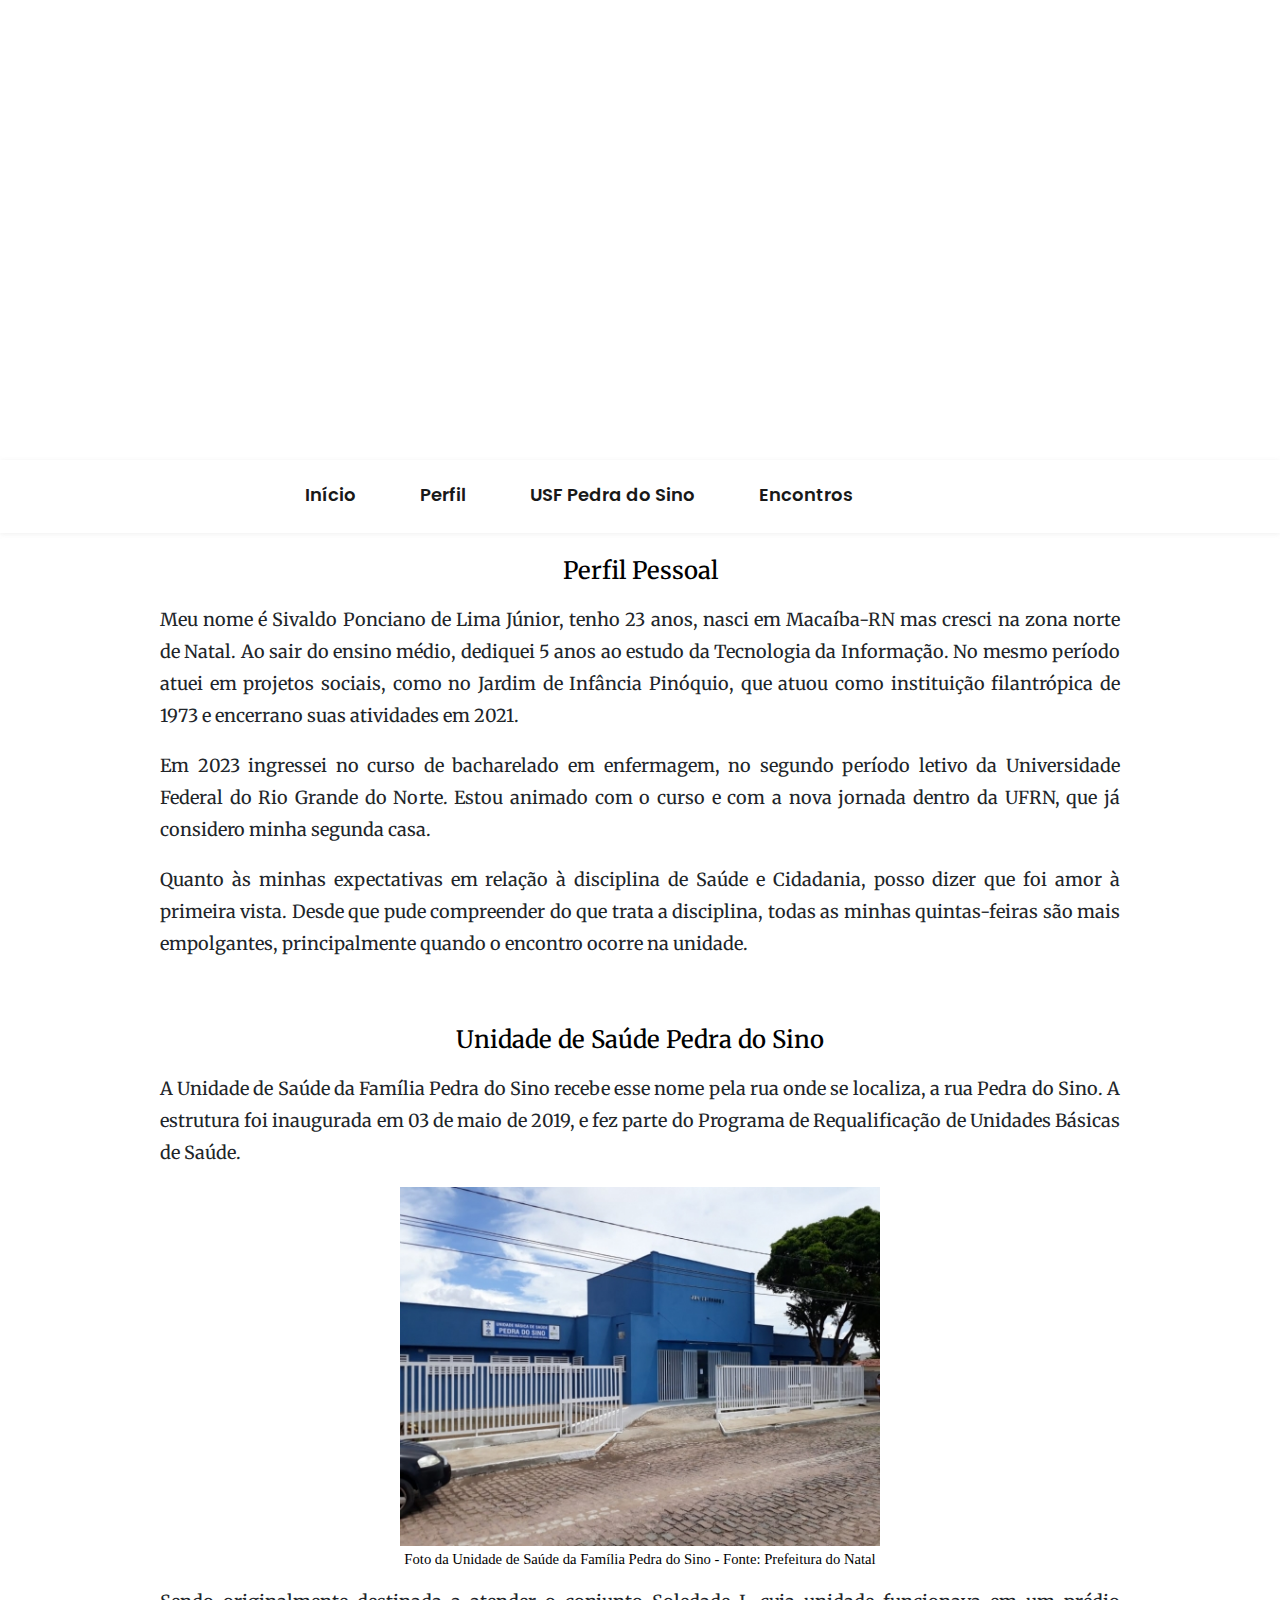
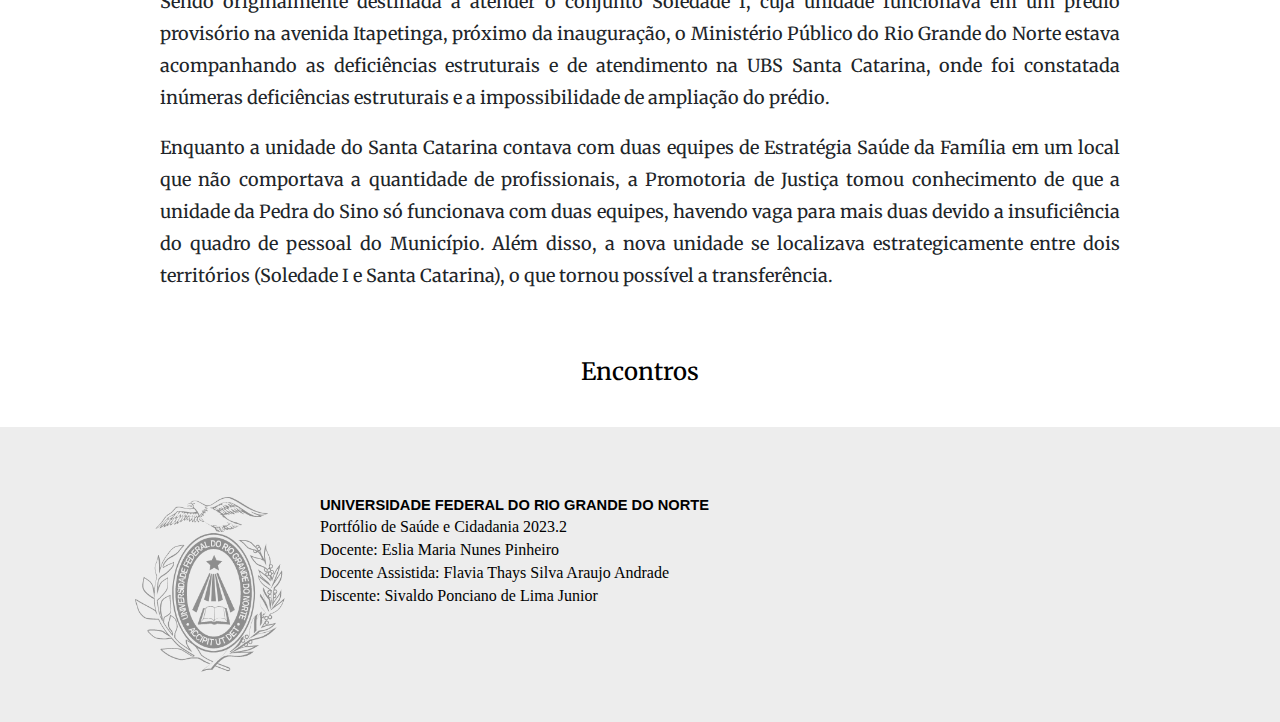
==== index.html @ 9ddf2173 "Add files" ====
<!DOCTYPE html>
<html lang="en">

<head>
    <meta charset="UTF-8">
    <meta name="viewport" content="width=device-width, initial-scale=1.0">
    <title>Portfólio - Saúde e Cidadania</title>
    <link rel="stylesheet" href="./style.css">
    <style>
        body {
            margin: 0;
        }

        .front-page {
            width: 1170px;
            margin-left: auto;
            margin-right: auto;
        }
        .banner {
            background-image: url(img/logo_provisória.png);
            background-position: 50% 11%;
            background-size: contain;
            background-repeat: no-repeat;
        }
    </style>
</head>

<body>
    <div class="banner">
    </div>
    <div class="menu-desktop" id="navbar">
        <div>
            <nav>
                <a href="https://limsiva.github.io/saci/" class="router-link-active router-link-exact-active"
                aria-current="page">Início</a>
                <a href="https://limsiva.github.io/saci/index.html#perfil">Perfil</a>
                <a href="https://limsiva.github.io/saci/index.html#unidade">USF Pedra do Sino</a>
                <a href="#encontros">Encontros</a>
            </nav>
        </div>
    </div>
    <div class="front-page">
        <div class="apresentacao memorial-style" id="perfil">
            <h4>Perfil Pessoal</h4>
            <p>
                Meu nome é Sivaldo Ponciano de Lima Júnior, tenho 23 anos, nasci em Macaíba-RN mas cresci na zona norte
                de Natal. Ao sair do ensino médio, dediquei 5 anos ao estudo da Tecnologia da Informação. No mesmo
                período atuei em projetos sociais, como no Jardim de Infância Pinóquio, que atuou como instituição
                filantrópica de 1973 e encerrano suas atividades em 2021.
            </p>
            <p>
                Em 2023 ingressei no curso de bacharelado em enfermagem, no segundo período letivo da Universidade
                Federal do Rio Grande do Norte. Estou animado com o curso e com a nova jornada dentro da UFRN, que já
                considero minha segunda casa.
            </p>
            <p>
                Quanto às minhas expectativas em relação à disciplina de Saúde e Cidadania, posso dizer que foi amor à
                primeira vista. Desde que pude compreender do que trata a disciplina, todas as minhas quintas-feiras são
                mais empolgantes, principalmente quando o encontro ocorre na unidade.
            </p>
        </div>
        <div class="apresentacao memorial-style">
            <h4>Unidade de Saúde Pedra do Sino</h4>
            <p>
                A Unidade de Saúde da Família Pedra do Sino recebe esse nome pela rua onde se localiza, a rua Pedra do
                Sino. A estrutura foi inaugurada em 03 de maio de 2019, e fez parte do Programa de Requalificação de
                Unidades Básicas de Saúde.
            </p>
            <div id="unidade" class="imagem-centralizada">
                <div class="imagem-bloco">
                    <img src="./img/usf.jpeg">
                    <br>
                    <span>Foto da Unidade de Saúde da Família Pedra do Sino - Fonte: Prefeitura do Natal</span>
                </div>
            </div>
            <p>
                Sendo originalmente destinada a atender o conjunto Soledade I, cuja unidade funcionava em um prédio
                provisório na avenida Itapetinga, próximo da inauguração, o Ministério Público do Rio Grande do Norte
                estava acompanhando as deficiências estruturais e de atendimento na UBS Santa Catarina, onde foi
                constatada inúmeras deficiências estruturais e a impossibilidade de ampliação do prédio.
            </p>
            <p>
                Enquanto a unidade do Santa Catarina contava com duas equipes de Estratégia Saúde da Família em um local
                que não comportava a quantidade de profissionais, a Promotoria de Justiça tomou conhecimento de que a
                unidade da Pedra do Sino só funcionava com duas equipes, havendo vaga para mais duas devido a
                insuficiência do quadro de pessoal do Município. Além disso, a nova unidade se localizava
                estrategicamente entre dois territórios (Soledade I e Santa Catarina), o que tornou possível a
                transferência.
            </p>



        </div>
        
        <div id="encontros" class="indice memorial-style">
            <h4>Encontros</h4>
            <ul id="encontros-list"></ul>
        </div>
    </div>
    <div class="foot">
        <div class="footer">
            <div class="infos">
                <h5 style="font-family: Arial, sans-serif; margin: 20px 0 0; font-size: 11pt;">UNIVERSIDADE FEDERAL DO RIO GRANDE DO NORTE</h5>
                <p>Portfólio de Saúde e Cidadania 2023.2</p>
                <p>Docente: Eslia Maria Nunes Pinheiro</p>
                <p>Docente Assistida: Flavia Thays Silva Araujo Andrade</p>
                <p>Discente: Sivaldo Ponciano de Lima Junior</p>
            </div>
        </div>
    </div>

    <script src="https://limsiva.github.io/saci/script.js"></script>
</body>

</html>
---- style.css ----
@import"https://fonts.googleapis.com/css2?family=Merriweather:wght@300;400;700&display=swap";
@import"https://fonts.googleapis.com/css2?family=Poppins:wght@500;600;700&display=swap";

body {
    margin: 0;
}

.container {
    width: 970px;
    margin-left: auto;
    margin-right: auto;
}

.card {
    font-family: Open Sans, Arial, Helvetica, sans-serif;
    font-size: 18px;
    line-height: 32px;
    font-weight: 400;
    color: #212529;
}

.banner {
    width: 100%;
    height: 370px;
    color: white;
    text-align: center;
    padding: 45px 0;
}

.banner h1 {
    margin-top: 100px;
}

.banner h1,
.banner h3,
.banner h4 {
    text-shadow: 1px 1px 10px black;
    font-family: sans-serif;
}

h1 {
    line-height: 1.5;
}

.loremipsum {
    color: red;
}

.grid-container {
    display: grid;
    grid-template-columns: auto auto;
}

.grid-item {
    margin-bottom: 20px;
}

.imagem-bloco img {
    width: 480px;
}

.imagem-bloco span {
    font-family: Times New Roman, Times, serif;
    font-size: 11pt;
    line-height: 1;
}

.citacao-longa {
    width: 15cm;
    font-family: Times New Roman, Times, serif;
    font-size: 11pt;
    text-align: justify;
    margin-left: 403px;
}

.imagem-centralizada {
    text-align: center;
    width: 100%;
}

.menu-desktop {
    background-color: #fff;
    box-shadow: 0 1px 5px #adadad2e;
    z-index: 5;
    padding: 21px 275px 25px;
    top: 0;
}

.menu-desktop a {
    color: #191919;
    text-decoration: none;
    font-weight: 600;
    font-size: 18px;
    margin: auto 30px;
    transition: color .3s;
    font-family: Poppins;
}

.memorial-style {
    width: 960px;
    margin: 0 auto;
    padding: 24px 0;
}

.indice a {
    text-decoration: none;
    font-size: 18px;
    line-height: 30px;
    font-family: Merriweather,serif;
}

.indice li {
    display: block;
}

a:hover {
    color: #0a58ca;
    text-decoration: underline;
}

a {
    color: #0d6efd;
}

.memorial-style h4 {
    text-align: center;
    margin-bottom: 30px;
}

.memorial-style  h4 {
    font-family: Merriweather;
}

.memorial-style h4 {
    margin-top: 0;
    margin-bottom: 0.5rem;
    font-weight: 500;
    line-height: 1.2;
}

.memorial-style h4 {
    font-size: 1.5rem;
}

.memorial-style p {
    font-family: Merriweather,Times New Roman,Times,serif;
    font-size: 18px;
    line-height: 32px;
    font-weight: 400;
    color: #212529;
    text-align: justify;
}

.footer {
    background: url(./img/brasao-rodape.png) no-repeat left;
    background-size: contain;
    width: 980px;
    padding-right: 15px;
    padding-left: 15px;
    margin-right: auto;
    margin-left: auto;
    min-height: 175px;
}

.footer .infos {
    padding-bottom: 0;
    border-width: 0 2px 0 0;
    padding-right: 15px;
    margin-left: 170px;
}

.footer p {
    margin: 5px 0;
}

.foot {
    width: 100%;
    background-color: #ededed;
    padding: 50px 0;
}

.antprox {
    display: inline-flex;
    width: 100%;
}

.antprox .anterior, .antprox .proximo {
    width: 50%;
    font-family: Merriweather,Times New Roman,Times,serif;;
}

.antprox .proximo {
    text-align: right;
}

.font-11pt {
    font-size: 11pt;
}
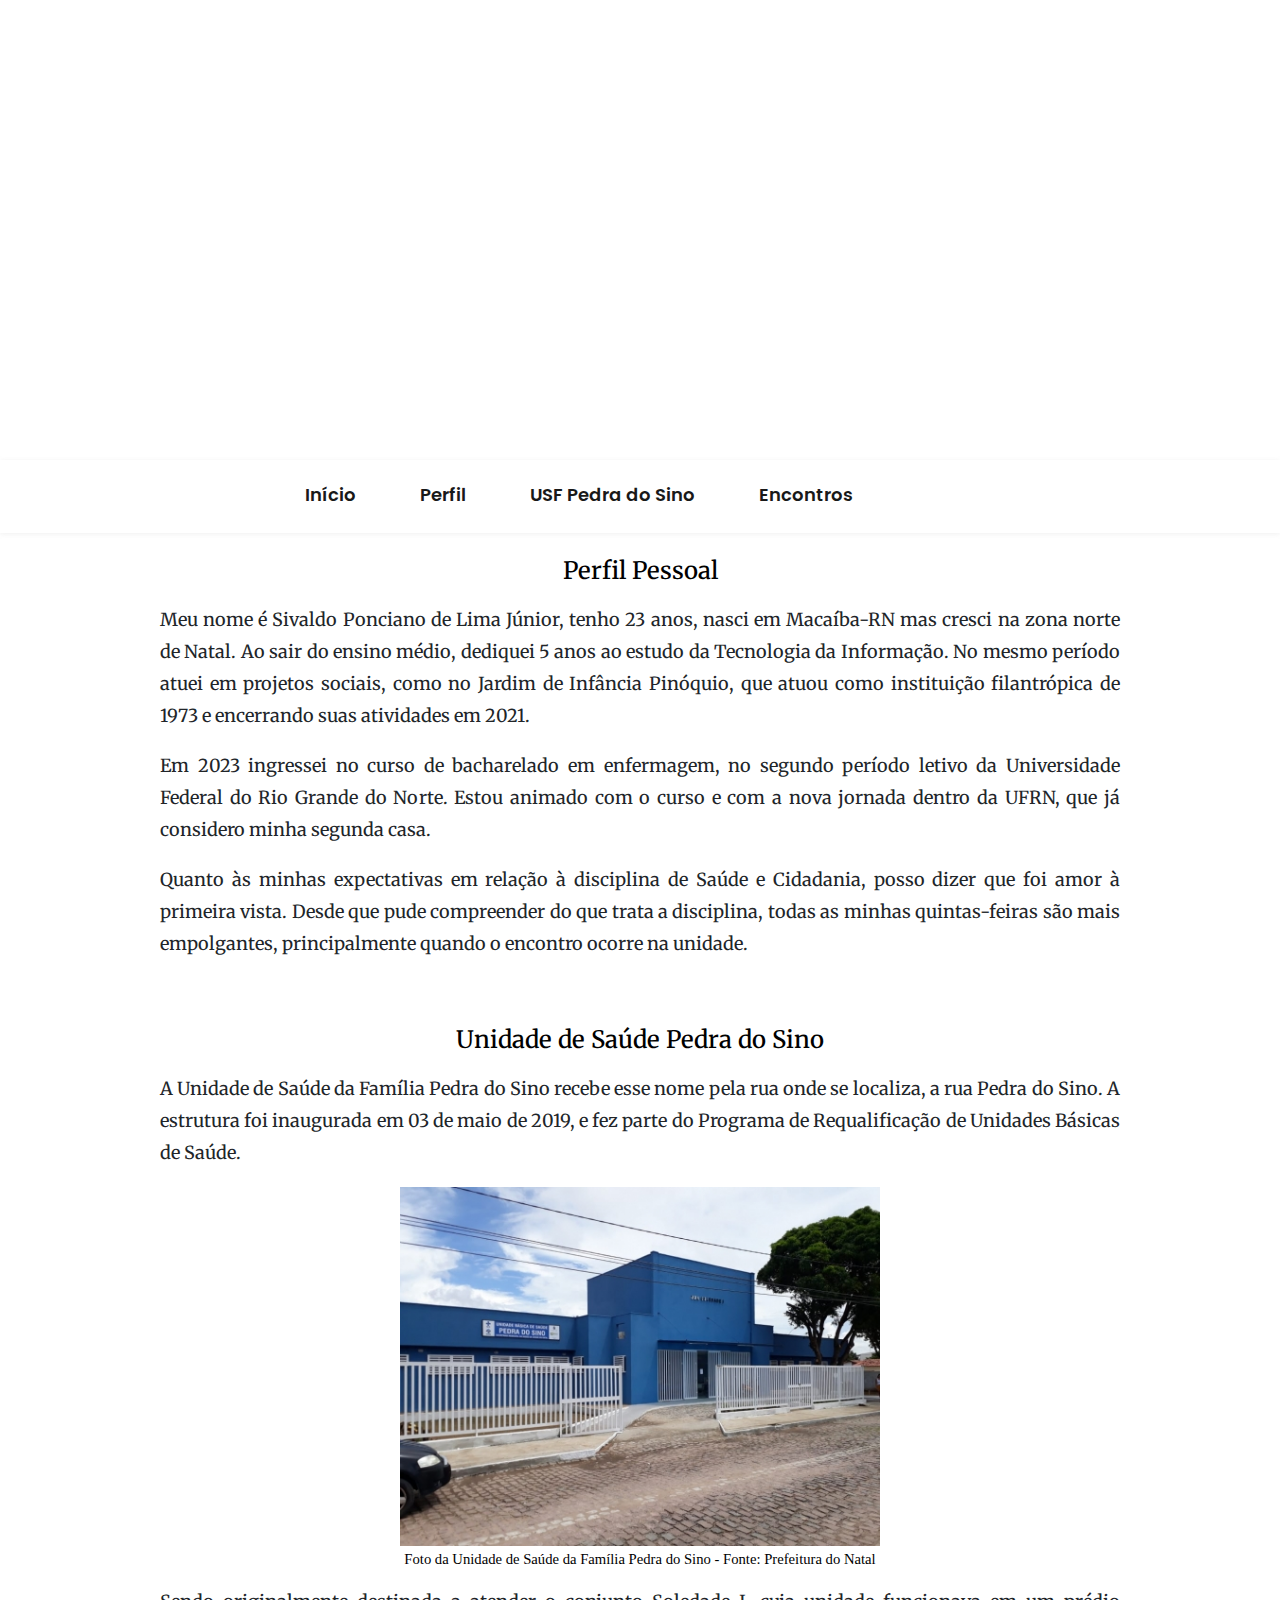
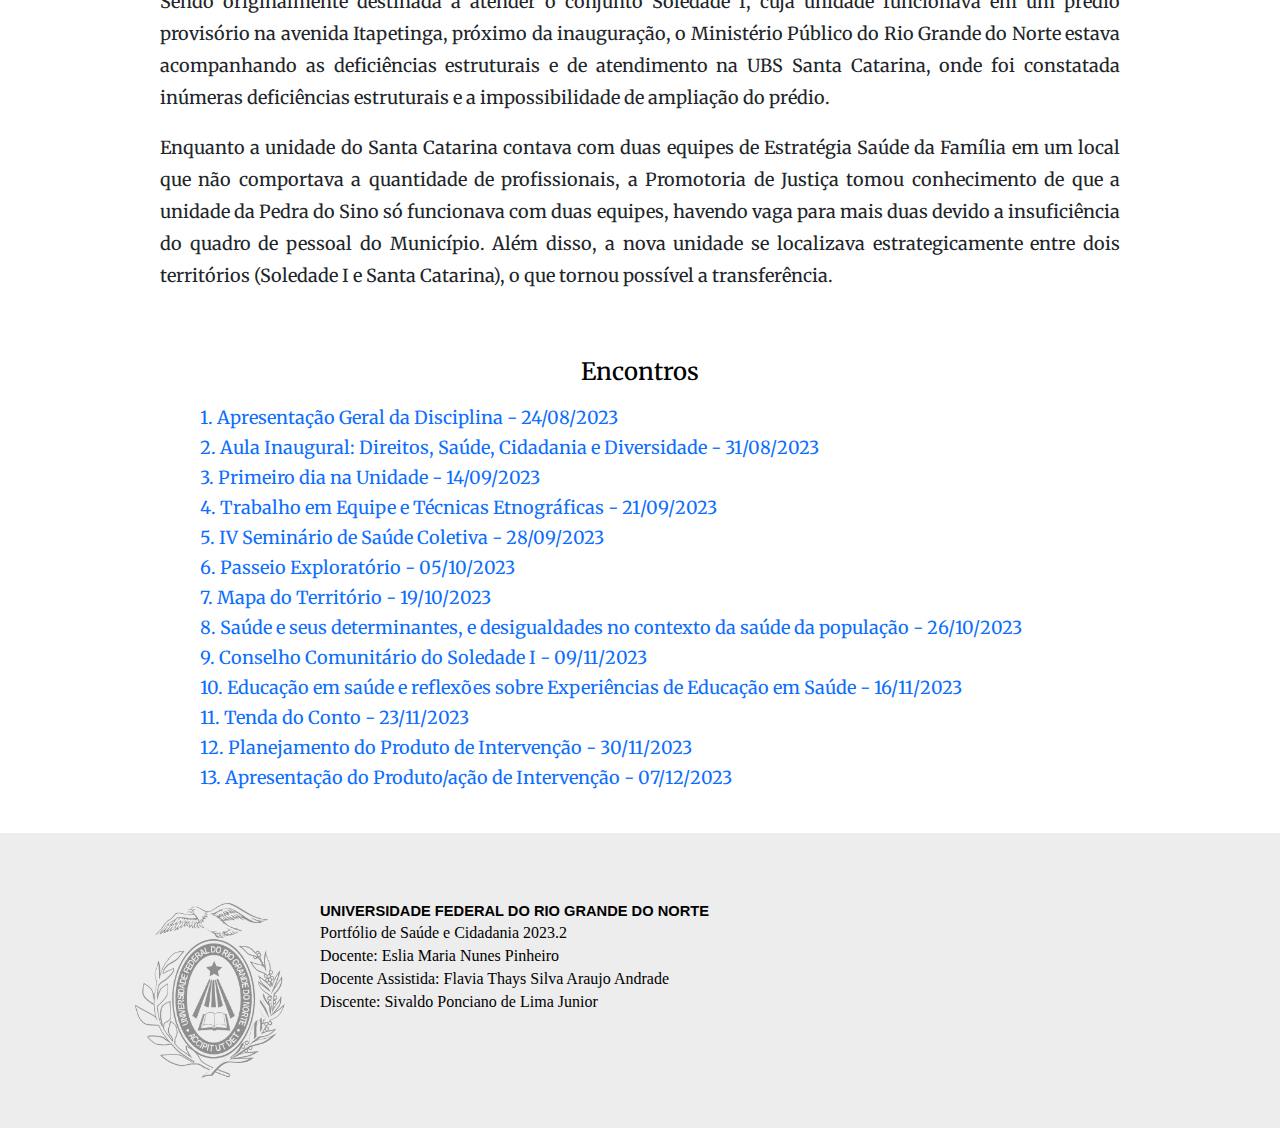
==== commit 25ecbb57: "Update index.html" ====
--- a/index.html
+++ b/index.html
@@ -46,7 +46,7 @@
                 Meu nome é Sivaldo Ponciano de Lima Júnior, tenho 23 anos, nasci em Macaíba-RN mas cresci na zona norte
                 de Natal. Ao sair do ensino médio, dediquei 5 anos ao estudo da Tecnologia da Informação. No mesmo
                 período atuei em projetos sociais, como no Jardim de Infância Pinóquio, que atuou como instituição
-                filantrópica de 1973 e encerrano suas atividades em 2021.
+                filantrópica de 1973 e encerrando suas atividades em 2021.
             </p>
             <p>
                 Em 2023 ingressei no curso de bacharelado em enfermagem, no segundo período letivo da Universidade
@@ -109,7 +109,7 @@
         </div>
     </div>
 
-    <script src="https://limsiva.github.io/saci/script.js"></script>
+    <script src="https://limsiva.github.io/poti/script.js"></script>
 </body>
 
 </html>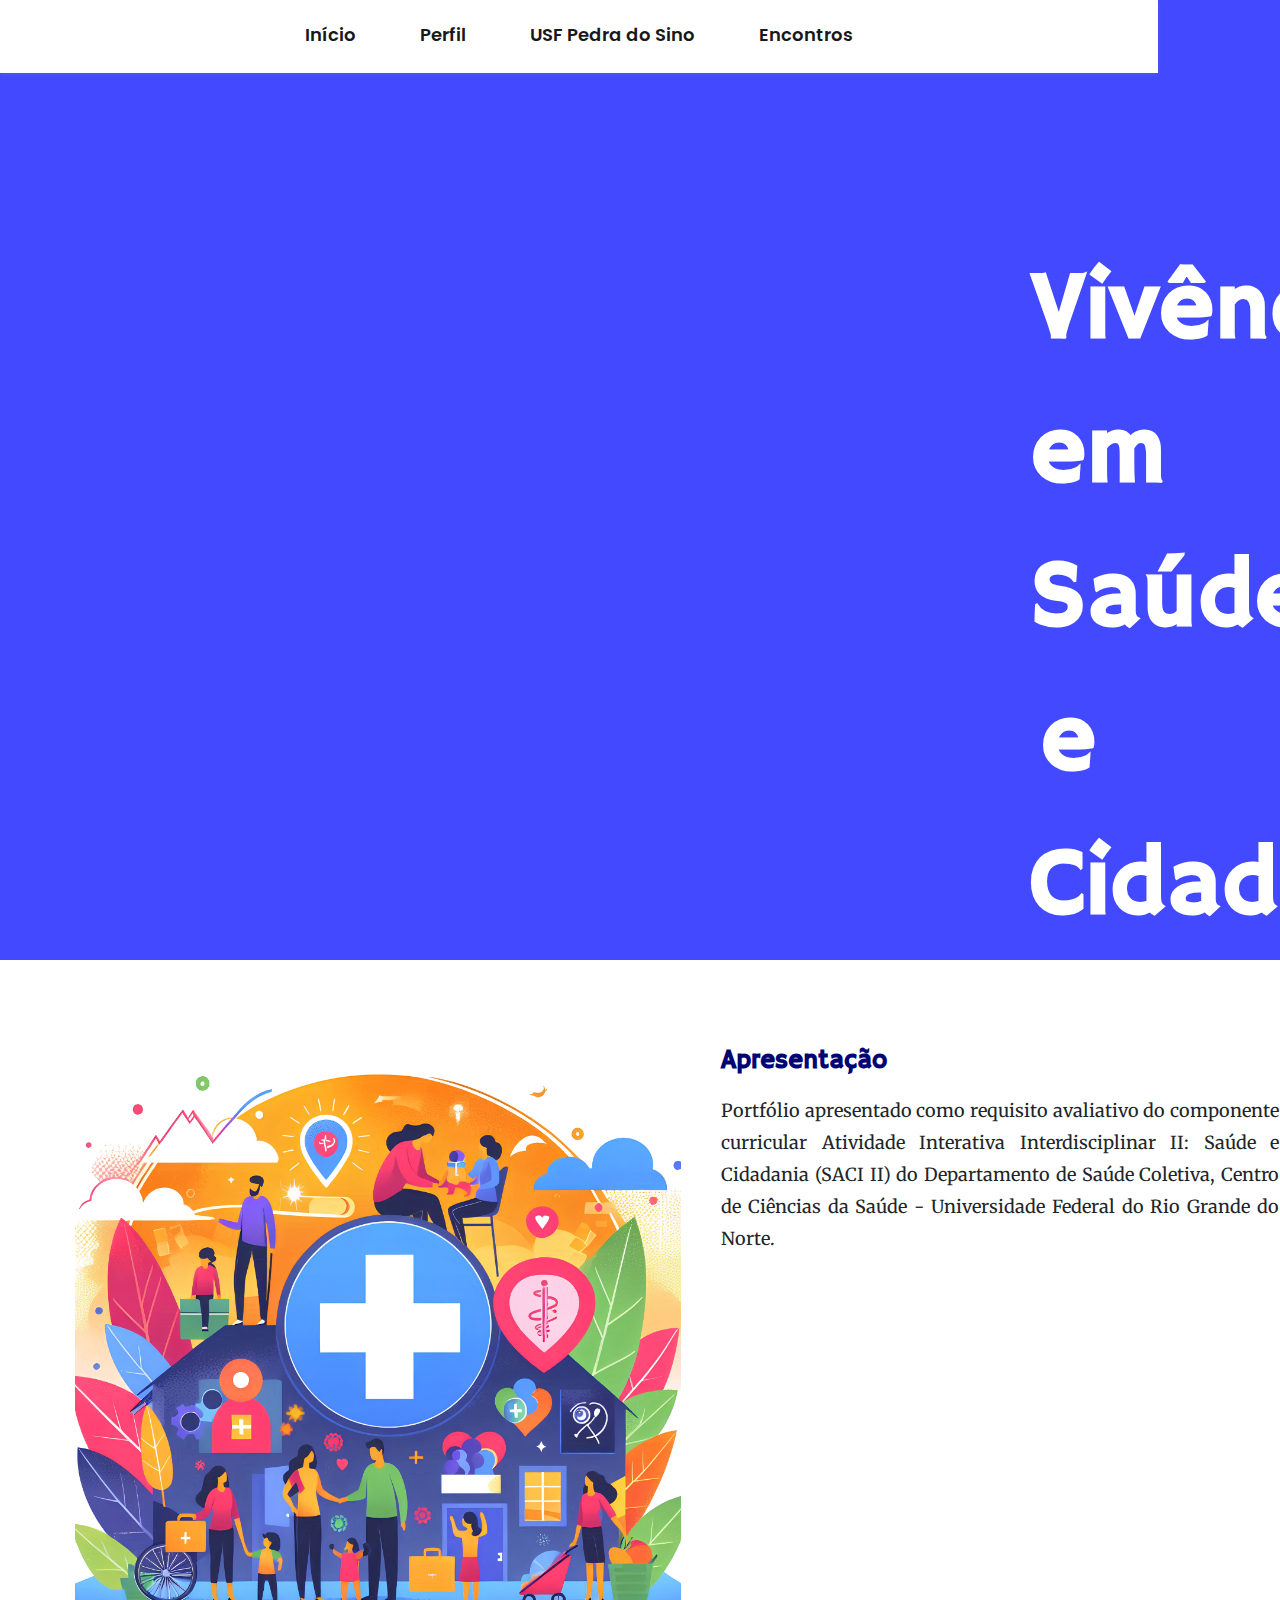
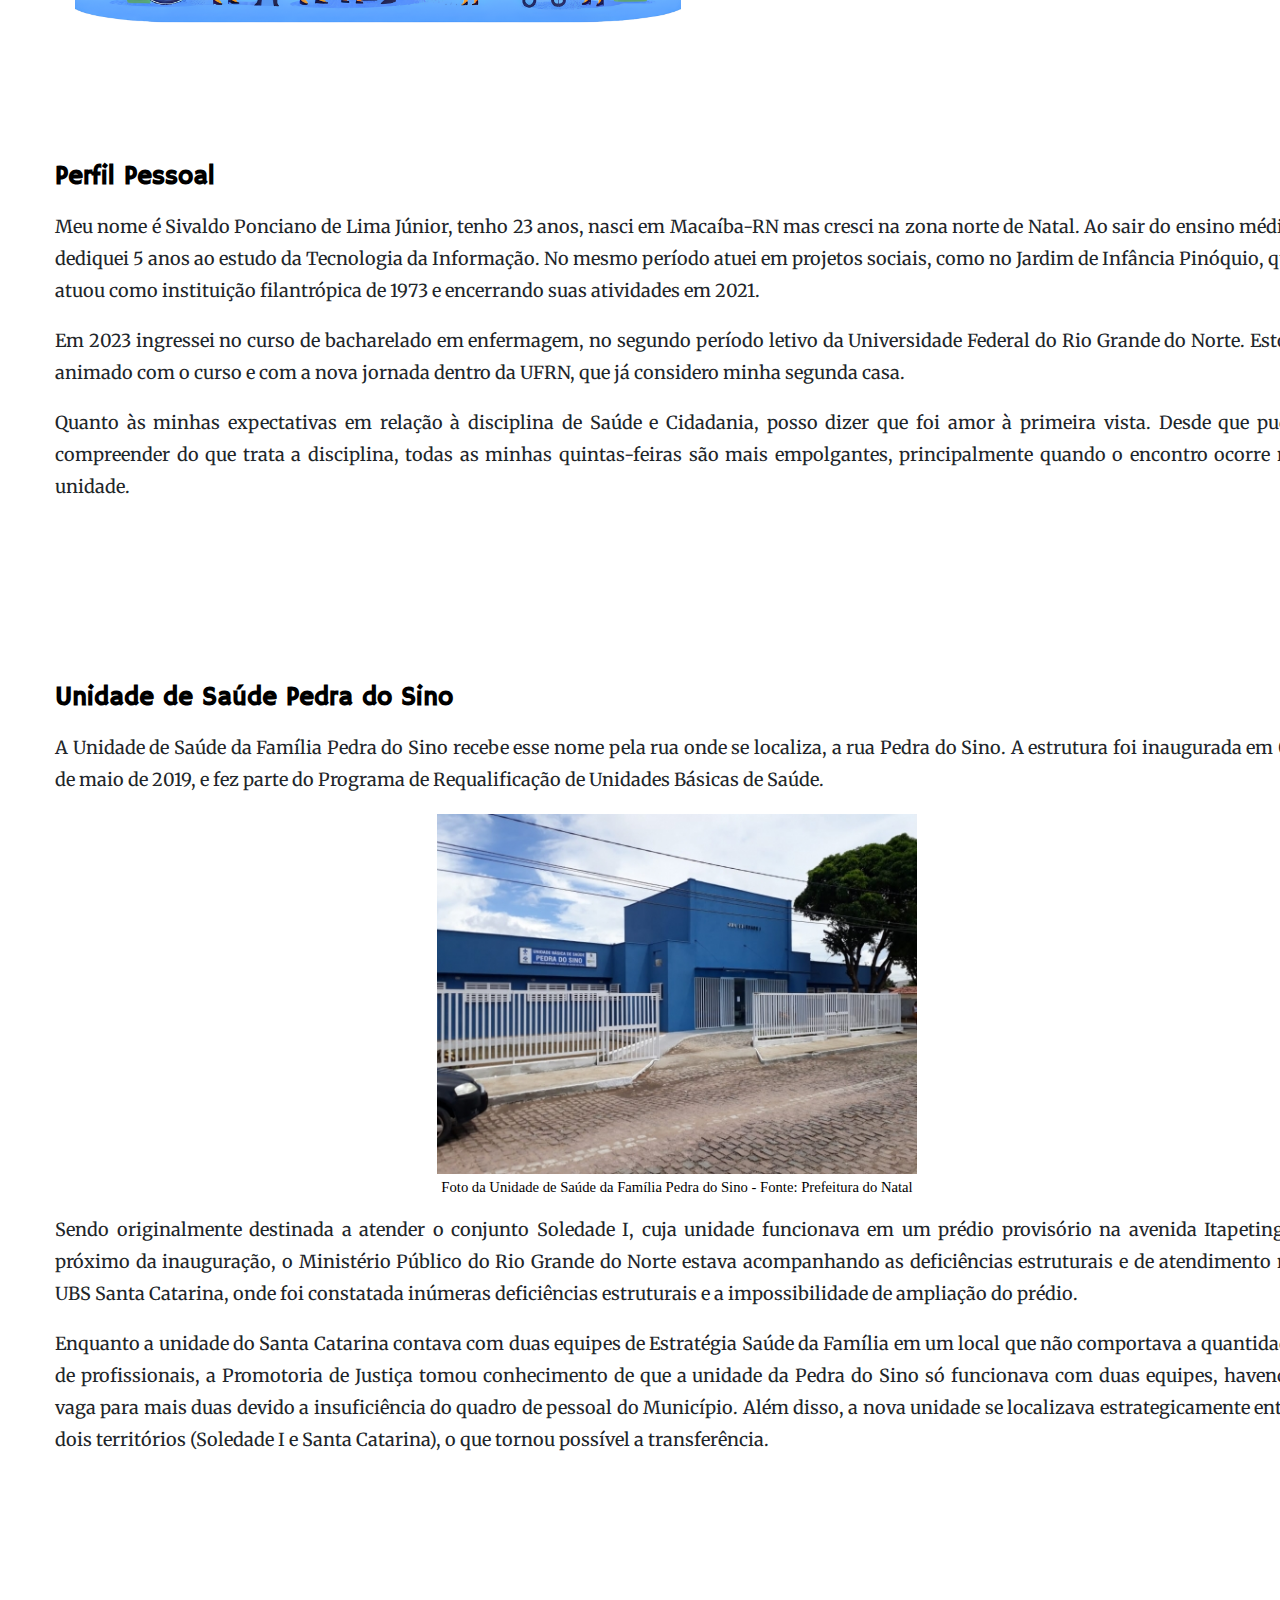
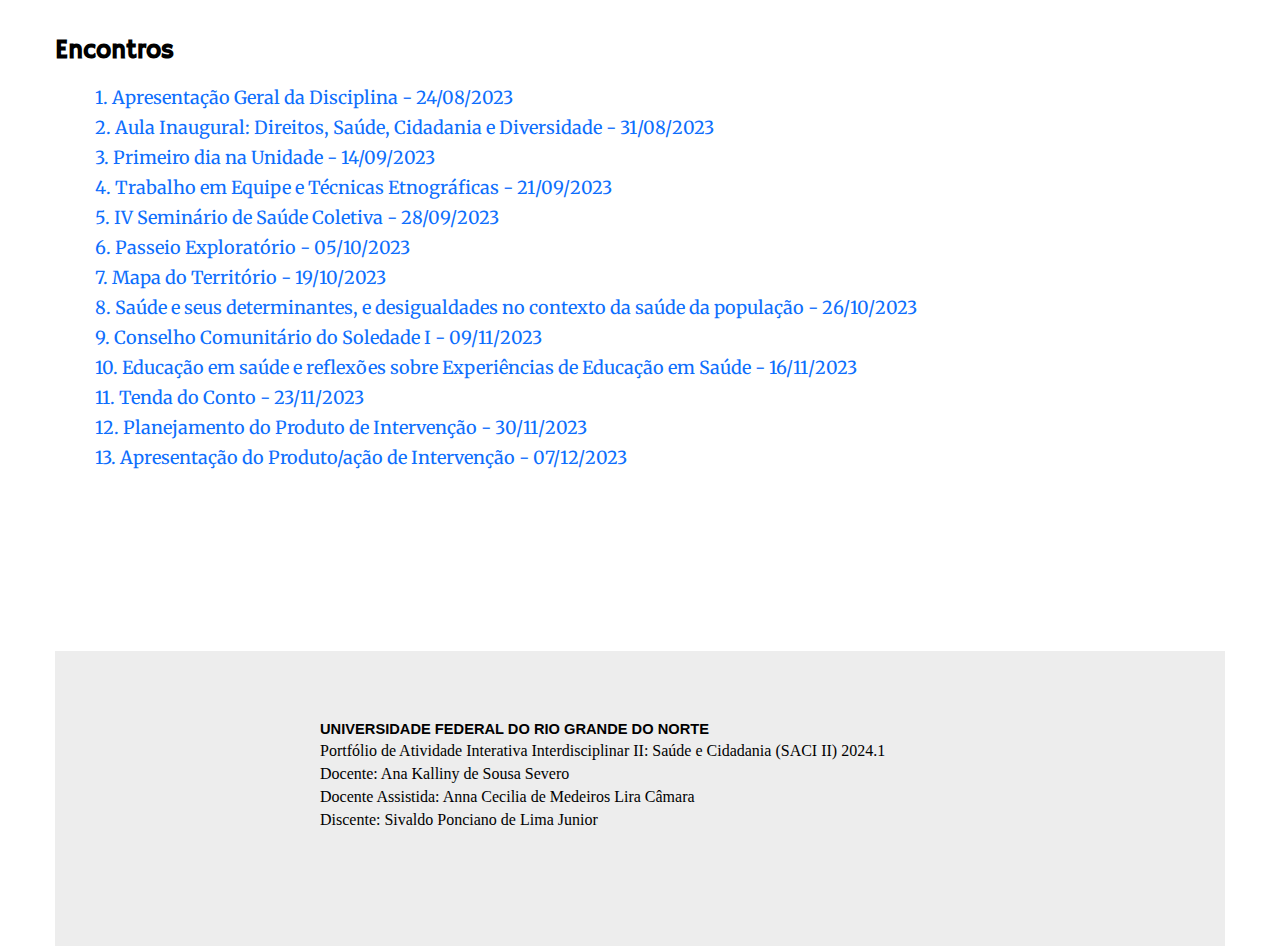
==== commit 5cf977b0: "Update poti" ====
--- a/index.html
+++ b/index.html
@@ -16,23 +16,41 @@
             margin-left: auto;
             margin-right: auto;
         }
-        .banner {
-            background-image: url(img/logo_provisória.png);
-            background-position: 50% 11%;
-            background-size: contain;
-            background-repeat: no-repeat;
+
+        .front-banner {
+            background-color: #4249FF;
+            width: 100%;
+            height: 870px;
+            color: white;
+            text-align: center;
+            padding: 45px 0;
+        }
+
+        .front-banner h1 {
+            font-family: "Hammersmith One", sans-serif;
+            font-size: 96px;
+        }
+
+        .front-banner h6 {
+            font-family: "Hammersmith One", sans-serif;
+            font-size: 26px;
         }
     </style>
 </head>
 
 <body>
-    <div class="banner">
+    <div class="front-banner">
+        <div style="margin: 194px 175px 0 1030px;">
+            <h1>Vivências em Saúde e Cidadania</h1>
+            <h6>Unidade de Saúde da Família Pedra do Sino</h6>
+        </div>
+
     </div>
     <div class="menu-desktop" id="navbar">
         <div>
             <nav>
                 <a href="https://limsiva.github.io/saci/" class="router-link-active router-link-exact-active"
-                aria-current="page">Início</a>
+                    aria-current="page">Início</a>
                 <a href="https://limsiva.github.io/saci/index.html#perfil">Perfil</a>
                 <a href="https://limsiva.github.io/saci/index.html#unidade">USF Pedra do Sino</a>
                 <a href="#encontros">Encontros</a>
@@ -41,75 +59,97 @@
     </div>
     <div class="front-page">
         <div class="apresentacao memorial-style" id="perfil">
-            <h4>Perfil Pessoal</h4>
-            <p>
-                Meu nome é Sivaldo Ponciano de Lima Júnior, tenho 23 anos, nasci em Macaíba-RN mas cresci na zona norte
-                de Natal. Ao sair do ensino médio, dediquei 5 anos ao estudo da Tecnologia da Informação. No mesmo
-                período atuei em projetos sociais, como no Jardim de Infância Pinóquio, que atuou como instituição
-                filantrópica de 1973 e encerrando suas atividades em 2021.
-            </p>
-            <p>
-                Em 2023 ingressei no curso de bacharelado em enfermagem, no segundo período letivo da Universidade
-                Federal do Rio Grande do Norte. Estou animado com o curso e com a nova jornada dentro da UFRN, que já
-                considero minha segunda casa.
-            </p>
-            <p>
-                Quanto às minhas expectativas em relação à disciplina de Saúde e Cidadania, posso dizer que foi amor à
-                primeira vista. Desde que pude compreender do que trata a disciplina, todas as minhas quintas-feiras são
-                mais empolgantes, principalmente quando o encontro ocorre na unidade.
-            </p>
-        </div>
-        <div class="apresentacao memorial-style">
-            <h4>Unidade de Saúde Pedra do Sino</h4>
-            <p>
-                A Unidade de Saúde da Família Pedra do Sino recebe esse nome pela rua onde se localiza, a rua Pedra do
-                Sino. A estrutura foi inaugurada em 03 de maio de 2019, e fez parte do Programa de Requalificação de
-                Unidades Básicas de Saúde.
-            </p>
-            <div id="unidade" class="imagem-centralizada">
-                <div class="imagem-bloco">
-                    <img src="./img/usf.jpeg">
-                    <br>
-                    <span>Foto da Unidade de Saúde da Família Pedra do Sino - Fonte: Prefeitura do Natal</span>
+            <div class="grid-container">
+                <div class="grid-item">
+                    <img src="./img/_b573e8cf-275d-47e8-be8c-dc414b2f005b (1).png" alt="" width="606">
+                </div>
+                <div class="grid-item">
+                    <h4 style="color: #000573">Apresentação</h4>
+                    <p>
+                        Portfólio apresentado como requisito avaliativo do componente curricular Atividade Interativa
+                        Interdisciplinar II: Saúde e Cidadania (SACI II) do Departamento de Saúde Coletiva, Centro de
+                        Ciências da Saúde - Universidade Federal do Rio Grande do Norte.
+                    </p>
                 </div>
             </div>
-            <p>
-                Sendo originalmente destinada a atender o conjunto Soledade I, cuja unidade funcionava em um prédio
-                provisório na avenida Itapetinga, próximo da inauguração, o Ministério Público do Rio Grande do Norte
-                estava acompanhando as deficiências estruturais e de atendimento na UBS Santa Catarina, onde foi
-                constatada inúmeras deficiências estruturais e a impossibilidade de ampliação do prédio.
-            </p>
-            <p>
-                Enquanto a unidade do Santa Catarina contava com duas equipes de Estratégia Saúde da Família em um local
-                que não comportava a quantidade de profissionais, a Promotoria de Justiça tomou conhecimento de que a
-                unidade da Pedra do Sino só funcionava com duas equipes, havendo vaga para mais duas devido a
-                insuficiência do quadro de pessoal do Município. Além disso, a nova unidade se localizava
-                estrategicamente entre dois territórios (Soledade I e Santa Catarina), o que tornou possível a
-                transferência.
-            </p>
+            <div class="apresentacao memorial-style" id="perfil">
+                <h4>Perfil Pessoal</h4>
+                <p>
+                    Meu nome é Sivaldo Ponciano de Lima Júnior, tenho 23 anos, nasci em Macaíba-RN mas cresci na zona
+                    norte
+                    de Natal. Ao sair do ensino médio, dediquei 5 anos ao estudo da Tecnologia da Informação. No mesmo
+                    período atuei em projetos sociais, como no Jardim de Infância Pinóquio, que atuou como instituição
+                    filantrópica de 1973 e encerrando suas atividades em 2021.
+                </p>
+                <p>
+                    Em 2023 ingressei no curso de bacharelado em enfermagem, no segundo período letivo da Universidade
+                    Federal do Rio Grande do Norte. Estou animado com o curso e com a nova jornada dentro da UFRN, que
+                    já
+                    considero minha segunda casa.
+                </p>
+                <p>
+                    Quanto às minhas expectativas em relação à disciplina de Saúde e Cidadania, posso dizer que foi amor
+                    à
+                    primeira vista. Desde que pude compreender do que trata a disciplina, todas as minhas quintas-feiras
+                    são
+                    mais empolgantes, principalmente quando o encontro ocorre na unidade.
+                </p>
+            </div>
+            <div class="apresentacao memorial-style">
+                <h4>Unidade de Saúde Pedra do Sino</h4>
+                <p>
+                    A Unidade de Saúde da Família Pedra do Sino recebe esse nome pela rua onde se localiza, a rua Pedra
+                    do
+                    Sino. A estrutura foi inaugurada em 03 de maio de 2019, e fez parte do Programa de Requalificação de
+                    Unidades Básicas de Saúde.
+                </p>
+                <div id="unidade" class="imagem-centralizada">
+                    <div class="imagem-bloco">
+                        <img src="./img/usf.jpeg">
+                        <br>
+                        <span>Foto da Unidade de Saúde da Família Pedra do Sino - Fonte: Prefeitura do Natal</span>
+                    </div>
+                </div>
+                <p>
+                    Sendo originalmente destinada a atender o conjunto Soledade I, cuja unidade funcionava em um prédio
+                    provisório na avenida Itapetinga, próximo da inauguração, o Ministério Público do Rio Grande do
+                    Norte
+                    estava acompanhando as deficiências estruturais e de atendimento na UBS Santa Catarina, onde foi
+                    constatada inúmeras deficiências estruturais e a impossibilidade de ampliação do prédio.
+                </p>
+                <p>
+                    Enquanto a unidade do Santa Catarina contava com duas equipes de Estratégia Saúde da Família em um
+                    local
+                    que não comportava a quantidade de profissionais, a Promotoria de Justiça tomou conhecimento de que
+                    a
+                    unidade da Pedra do Sino só funcionava com duas equipes, havendo vaga para mais duas devido a
+                    insuficiência do quadro de pessoal do Município. Além disso, a nova unidade se localizava
+                    estrategicamente entre dois territórios (Soledade I e Santa Catarina), o que tornou possível a
+                    transferência.
+                </p>
 
 
 
-        </div>
-        
-        <div id="encontros" class="indice memorial-style">
-            <h4>Encontros</h4>
-            <ul id="encontros-list"></ul>
-        </div>
-    </div>
-    <div class="foot">
-        <div class="footer">
-            <div class="infos">
-                <h5 style="font-family: Arial, sans-serif; margin: 20px 0 0; font-size: 11pt;">UNIVERSIDADE FEDERAL DO RIO GRANDE DO NORTE</h5>
-                <p>Portfólio de Saúde e Cidadania 2023.2</p>
-                <p>Docente: Eslia Maria Nunes Pinheiro</p>
-                <p>Docente Assistida: Flavia Thays Silva Araujo Andrade</p>
-                <p>Discente: Sivaldo Ponciano de Lima Junior</p>
+            </div>
+
+            <div id="encontros" class="indice memorial-style">
+                <h4>Encontros</h4>
+                <ul id="encontros-list"></ul>
             </div>
         </div>
-    </div>
+        <div class="foot">
+            <div class="footer">
+                <div class="infos" id="foot-data">
+                </div>
+            </div>
+        </div>
 
-    <script src="https://limsiva.github.io/poti/script.js"></script>
+        <script src="https://limsiva.github.io/poti/script.js"></script>
+        <script>
+            setTimeout(() => {
+                //location.reload()
+            }, 10000);
+        </script>
 </body>
 
 </html>--- a/style.css
+++ b/style.css
@@ -1,5 +1,6 @@
 @import"https://fonts.googleapis.com/css2?family=Merriweather:wght@300;400;700&display=swap";
 @import"https://fonts.googleapis.com/css2?family=Poppins:wght@500;600;700&display=swap";
+@import url('https://fonts.googleapis.com/css2?family=Hammersmith+One&display=swap');
 
 body {
     margin: 0;
@@ -84,6 +85,7 @@
     z-index: 5;
     padding: 21px 275px 25px;
     top: 0;
+    position: absolute;
 }
 
 .menu-desktop a {
@@ -97,9 +99,9 @@
 }
 
 .memorial-style {
-    width: 960px;
+    width: 1244px;
     margin: 0 auto;
-    padding: 24px 0;
+    padding: 81px 0;
 }
 
 .indice a {
@@ -123,23 +125,16 @@
 }
 
 .memorial-style h4 {
-    text-align: center;
+    text-align: left;
     margin-bottom: 30px;
-}
-
-.memorial-style  h4 {
-    font-family: Merriweather;
 }
 
 .memorial-style h4 {
     margin-top: 0;
     margin-bottom: 0.5rem;
-    font-weight: 500;
     line-height: 1.2;
-}
-
-.memorial-style h4 {
-    font-size: 1.5rem;
+    font-family: "Hammersmith One", sans-serif;
+    font-size: 26px;
 }
 
 .memorial-style p {
@@ -195,4 +190,13 @@
 
 .font-11pt {
     font-size: 11pt;
-}+}
+
+.grid-container {
+    display: grid;
+    grid-template-columns: auto auto auto;
+  }
+  .grid-item {
+    padding: 5px 20px;
+    text-align: center;
+  }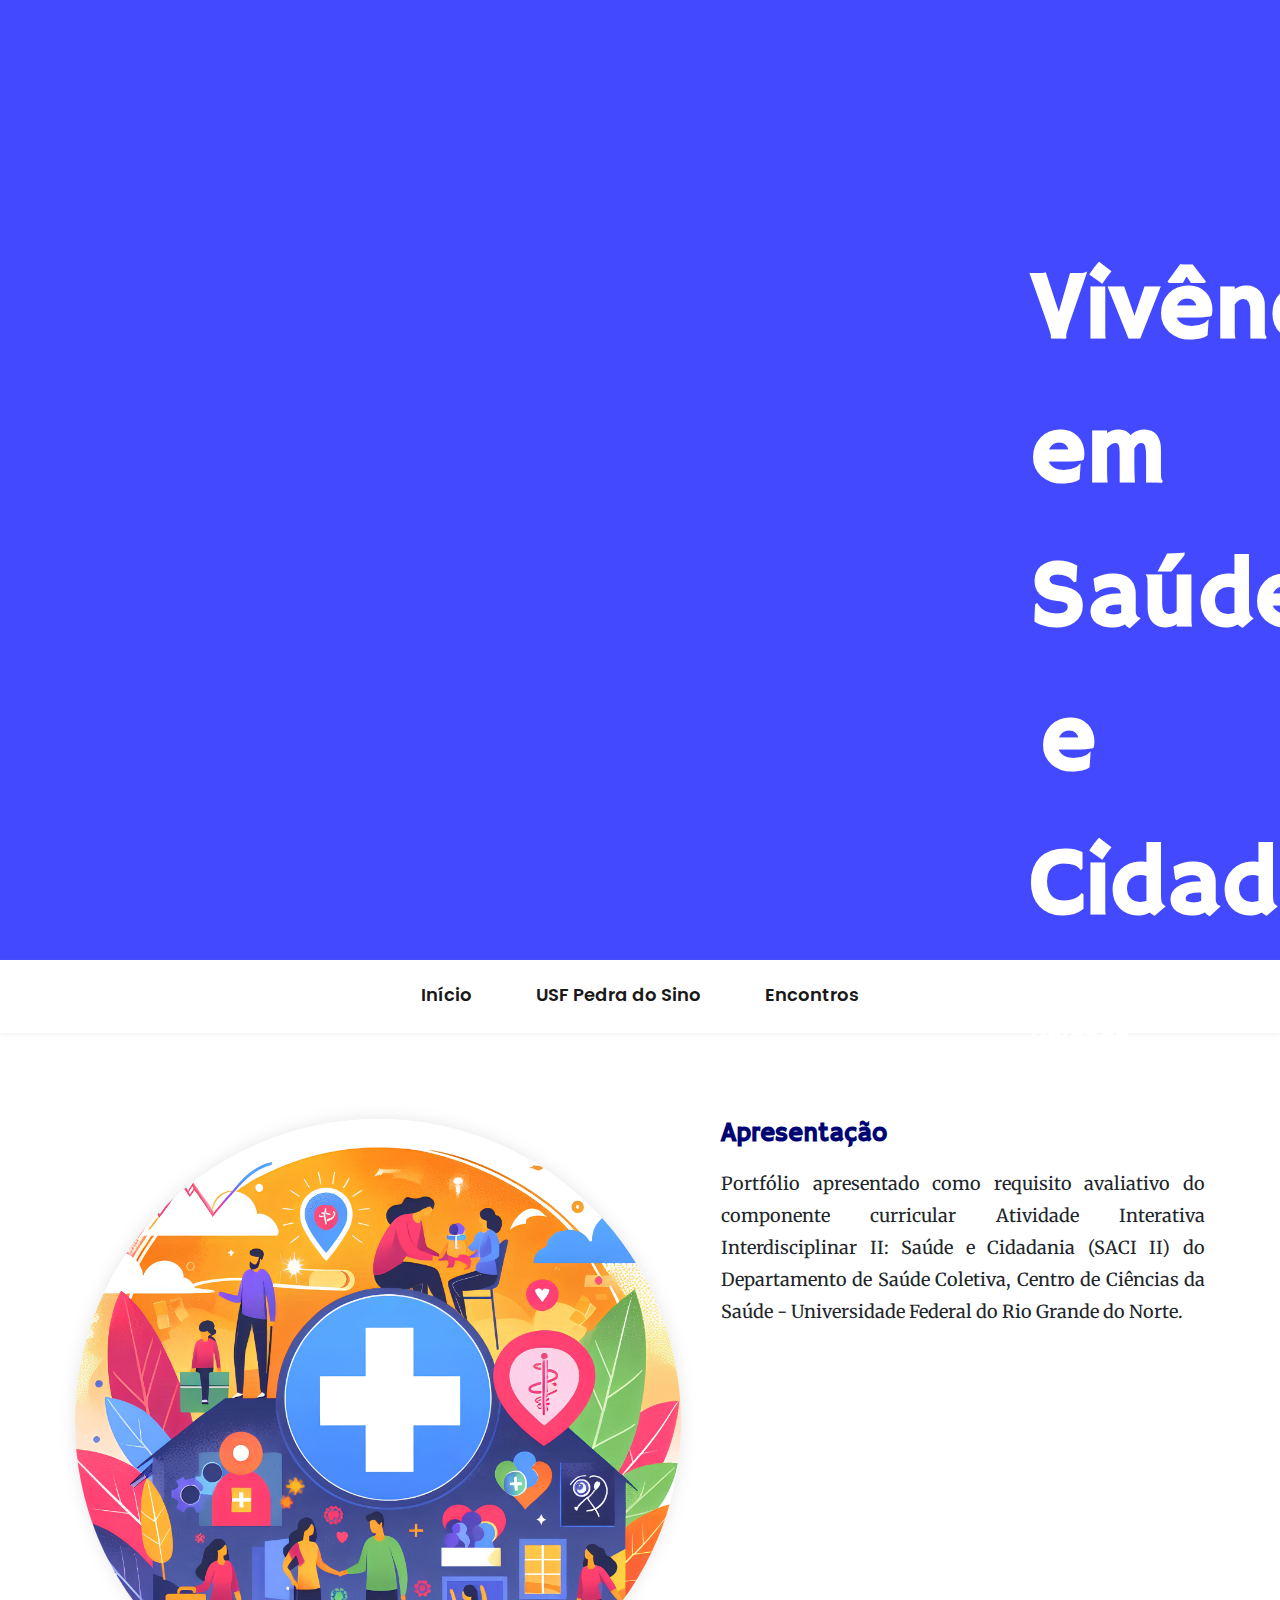
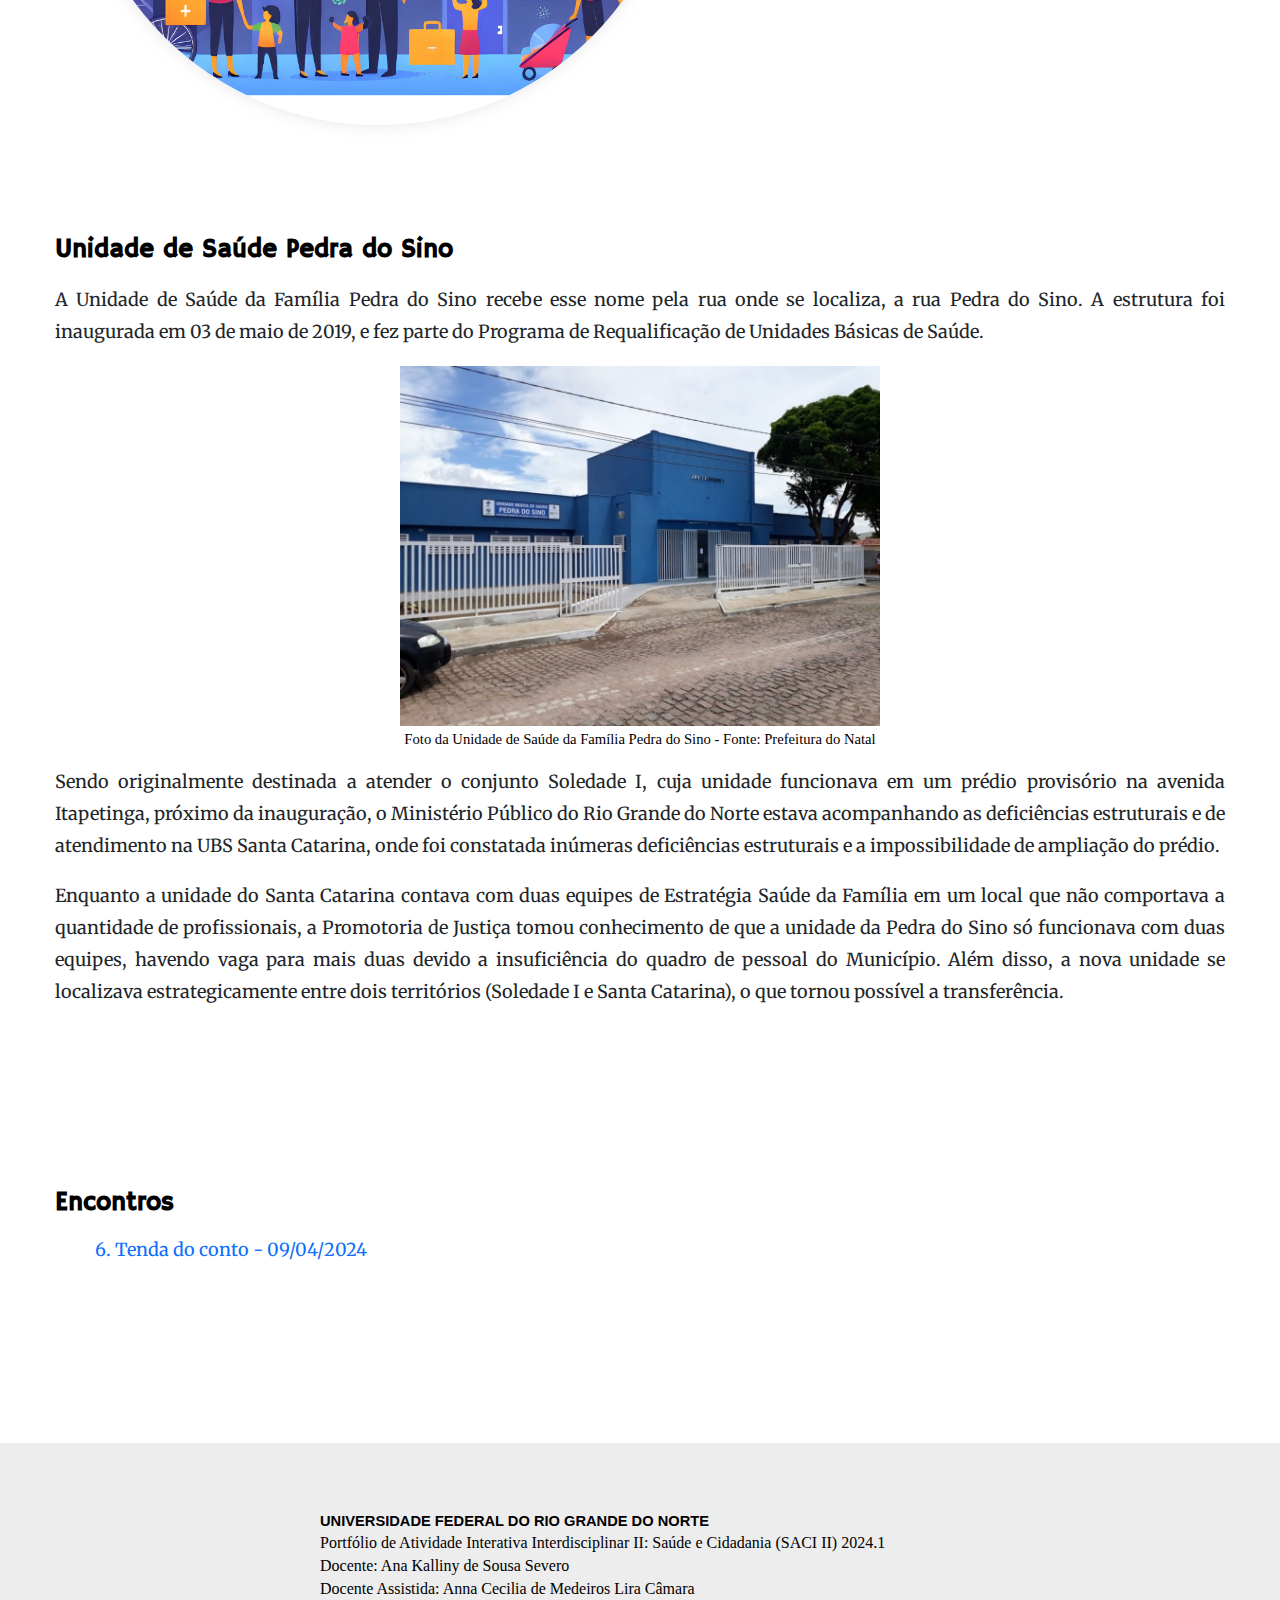
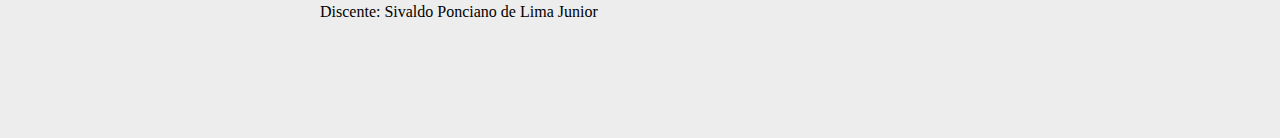
==== commit 39da79d9: "update menu" ====
--- a/index.html
+++ b/index.html
@@ -49,10 +49,9 @@
     <div class="menu-desktop" id="navbar">
         <div>
             <nav>
-                <a href="https://limsiva.github.io/saci/" class="router-link-active router-link-exact-active"
+                <a href="https://limsiva.github.io/poti/" class="router-link-active router-link-exact-active"
                     aria-current="page">Início</a>
-                <a href="https://limsiva.github.io/saci/index.html#perfil">Perfil</a>
-                <a href="https://limsiva.github.io/saci/index.html#unidade">USF Pedra do Sino</a>
+                <a href="https://limsiva.github.io/poti/index.html#unidade">USF Pedra do Sino</a>
                 <a href="#encontros">Encontros</a>
             </nav>
         </div>
@@ -61,7 +60,10 @@
         <div class="apresentacao memorial-style" id="perfil">
             <div class="grid-container">
                 <div class="grid-item">
-                    <img src="./img/_b573e8cf-275d-47e8-be8c-dc414b2f005b (1).png" alt="" width="606">
+                    <img src="./img/apresentacao.png" alt="" width="606" style="
+                    border-radius: 74%;
+                    box-shadow: 0 0 16px 0px #a5a5a547;
+                ">
                 </div>
                 <div class="grid-item">
                     <h4 style="color: #000573">Apresentação</h4>
@@ -71,29 +73,6 @@
                         Ciências da Saúde - Universidade Federal do Rio Grande do Norte.
                     </p>
                 </div>
-            </div>
-            <div class="apresentacao memorial-style" id="perfil">
-                <h4>Perfil Pessoal</h4>
-                <p>
-                    Meu nome é Sivaldo Ponciano de Lima Júnior, tenho 23 anos, nasci em Macaíba-RN mas cresci na zona
-                    norte
-                    de Natal. Ao sair do ensino médio, dediquei 5 anos ao estudo da Tecnologia da Informação. No mesmo
-                    período atuei em projetos sociais, como no Jardim de Infância Pinóquio, que atuou como instituição
-                    filantrópica de 1973 e encerrando suas atividades em 2021.
-                </p>
-                <p>
-                    Em 2023 ingressei no curso de bacharelado em enfermagem, no segundo período letivo da Universidade
-                    Federal do Rio Grande do Norte. Estou animado com o curso e com a nova jornada dentro da UFRN, que
-                    já
-                    considero minha segunda casa.
-                </p>
-                <p>
-                    Quanto às minhas expectativas em relação à disciplina de Saúde e Cidadania, posso dizer que foi amor
-                    à
-                    primeira vista. Desde que pude compreender do que trata a disciplina, todas as minhas quintas-feiras
-                    são
-                    mais empolgantes, principalmente quando o encontro ocorre na unidade.
-                </p>
             </div>
             <div class="apresentacao memorial-style">
                 <h4>Unidade de Saúde Pedra do Sino</h4>
@@ -137,6 +116,7 @@
                 <ul id="encontros-list"></ul>
             </div>
         </div>
+        </div>
         <div class="foot">
             <div class="footer">
                 <div class="infos" id="foot-data">
--- a/style.css
+++ b/style.css
@@ -18,6 +18,7 @@
     line-height: 32px;
     font-weight: 400;
     color: #212529;
+    margin-top: 65px;
 }
 
 .banner {
@@ -83,9 +84,9 @@
     background-color: #fff;
     box-shadow: 0 1px 5px #adadad2e;
     z-index: 5;
-    padding: 21px 275px 25px;
+    padding: 21px 0 25px;
     top: 0;
-    position: absolute;
+    text-align: center;
 }
 
 .menu-desktop a {
@@ -99,7 +100,6 @@
 }
 
 .memorial-style {
-    width: 1244px;
     margin: 0 auto;
     padding: 81px 0;
 }
@@ -147,7 +147,7 @@
 }
 
 .footer {
-    background: url(./img/brasao-rodape.png) no-repeat left;
+    background: url(https://limsiva.github.io/saci/img/brasao-rodape.png) no-repeat left;
     background-size: contain;
     width: 980px;
     padding-right: 15px;
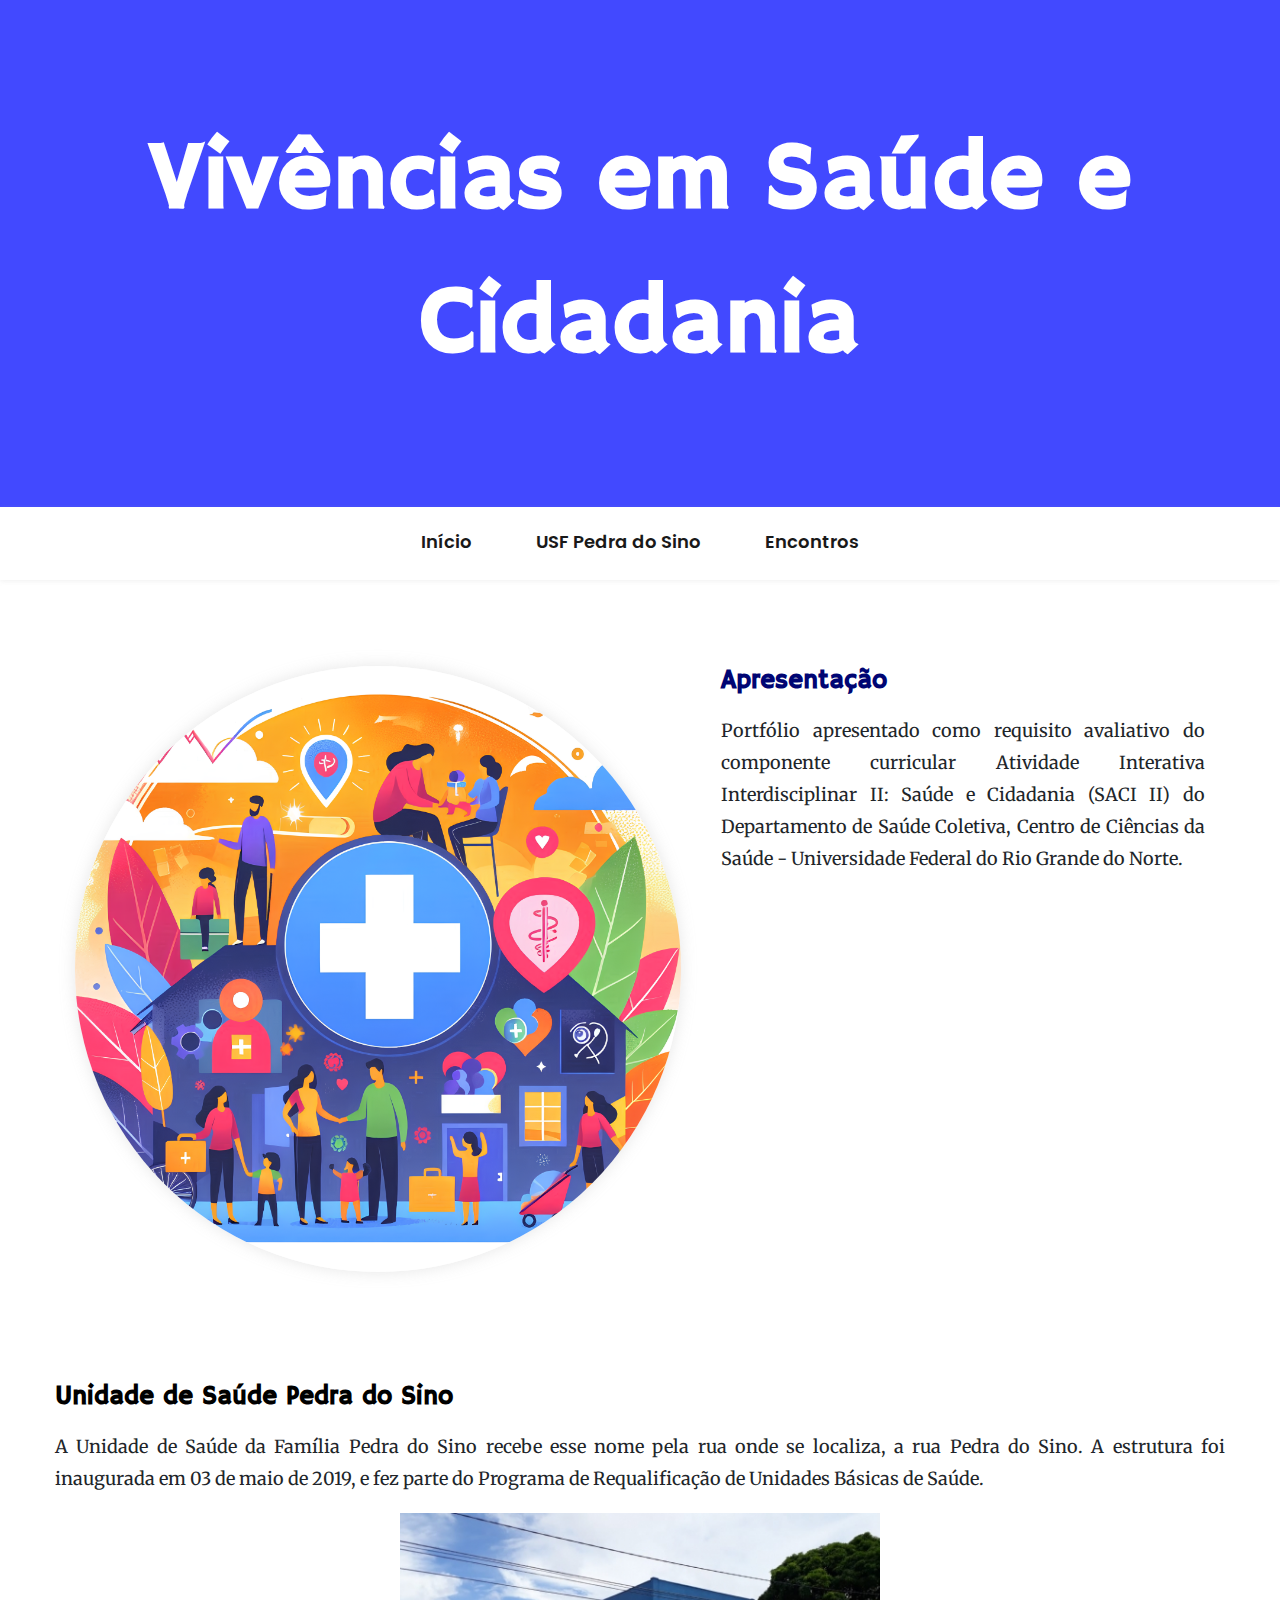
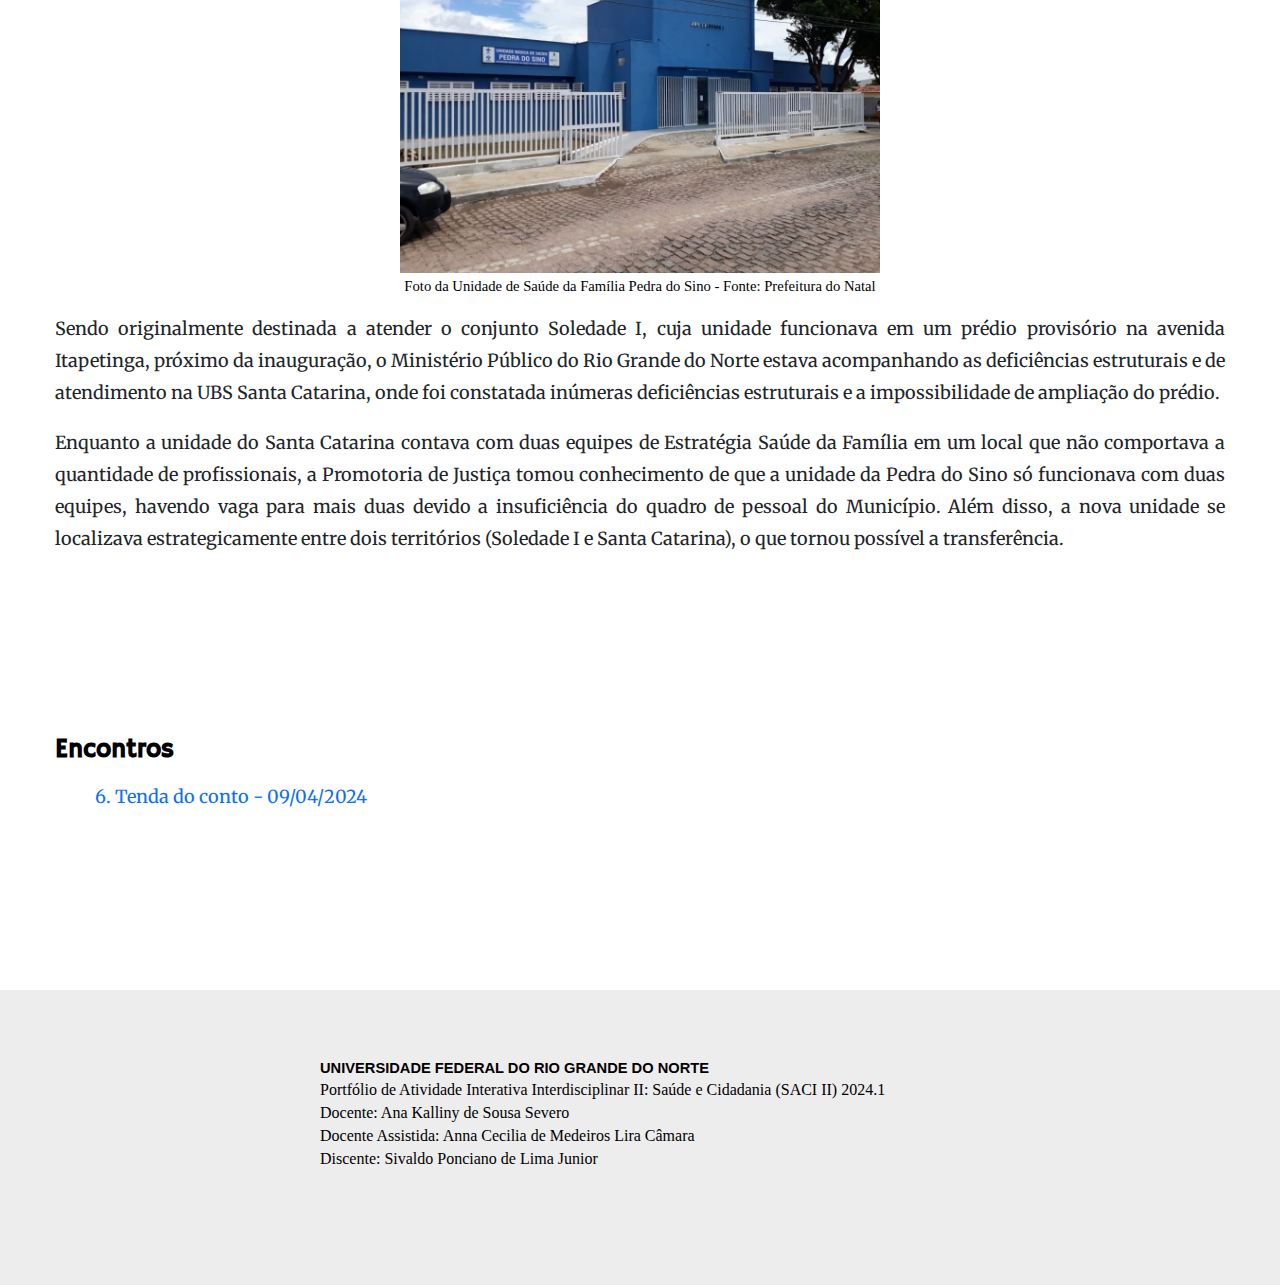
==== commit bac2321f: "Update index.html" ====
--- a/index.html
+++ b/index.html
@@ -20,7 +20,6 @@
         .front-banner {
             background-color: #4249FF;
             width: 100%;
-            height: 870px;
             color: white;
             text-align: center;
             padding: 45px 0;
@@ -40,9 +39,8 @@
 
 <body>
     <div class="front-banner">
-        <div style="margin: 194px 175px 0 1030px;">
+        <div>
             <h1>Vivências em Saúde e Cidadania</h1>
-            <h6>Unidade de Saúde da Família Pedra do Sino</h6>
         </div>
 
     </div>
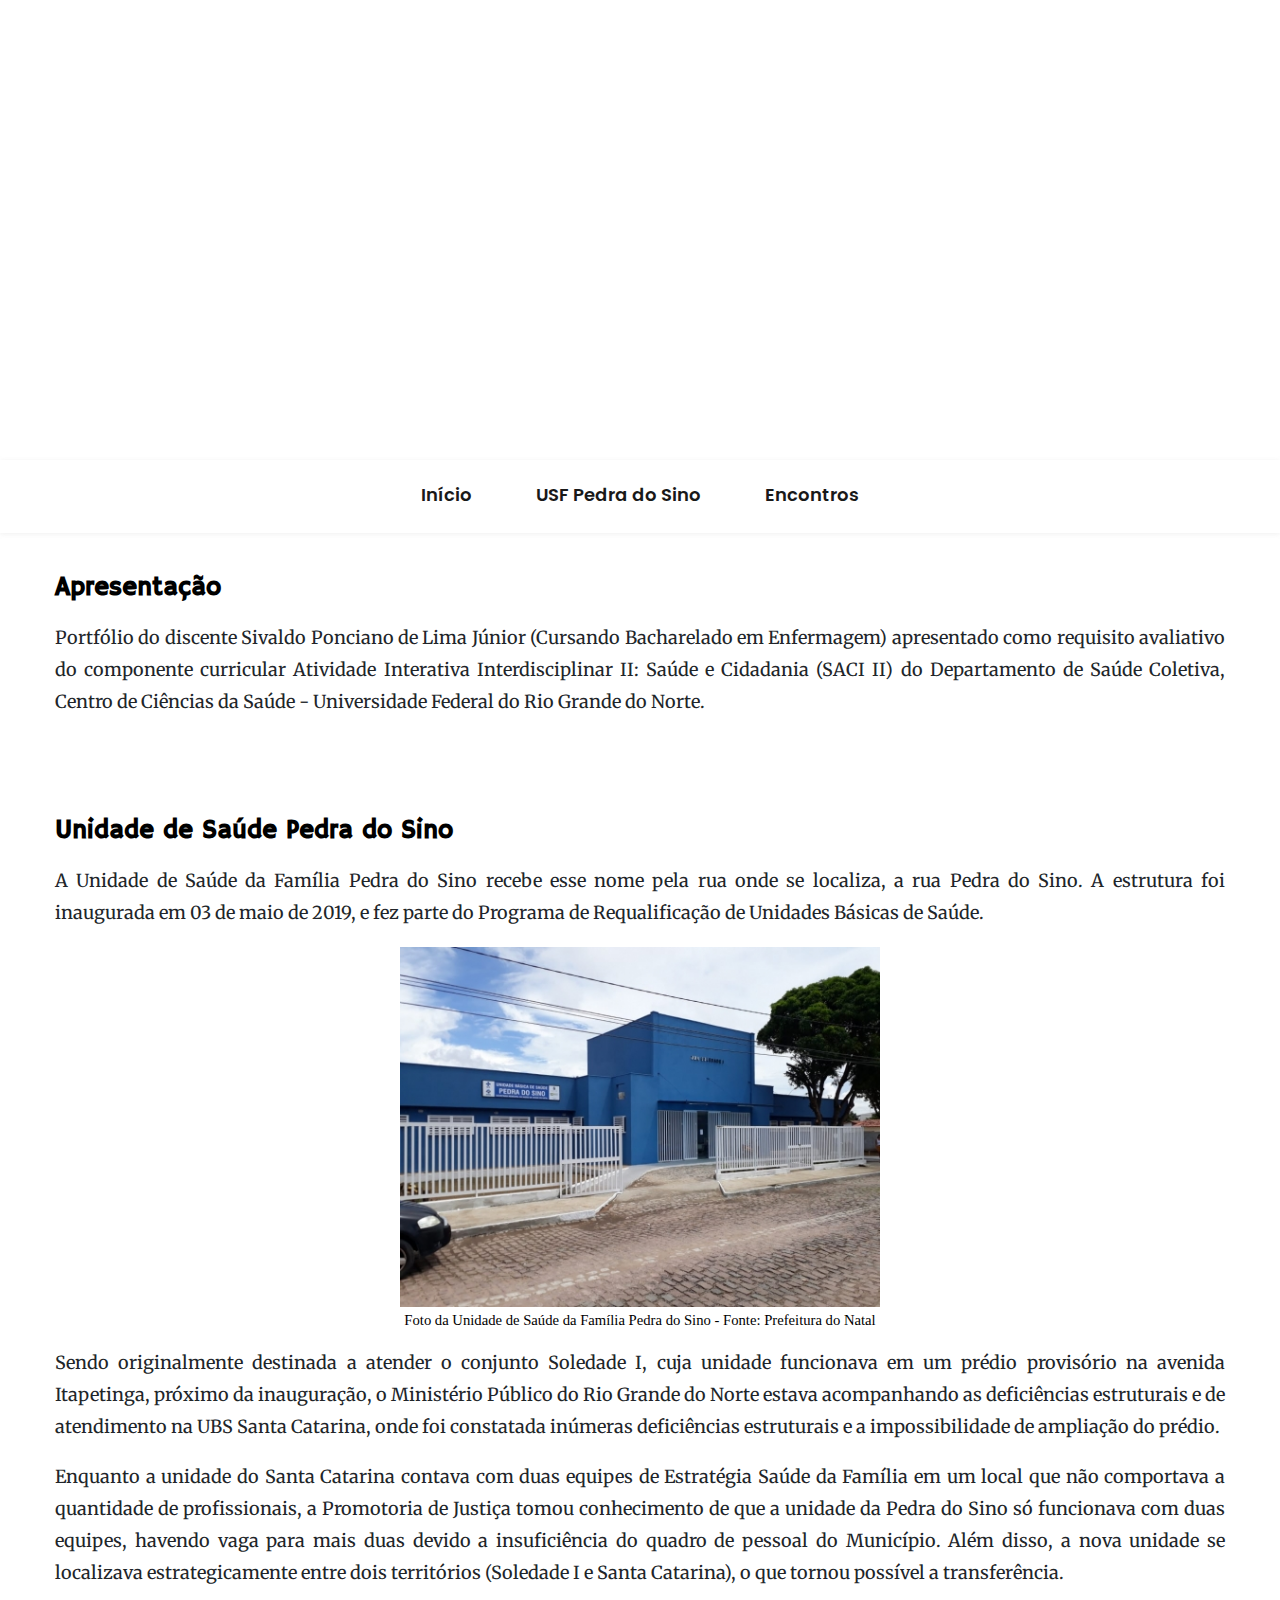
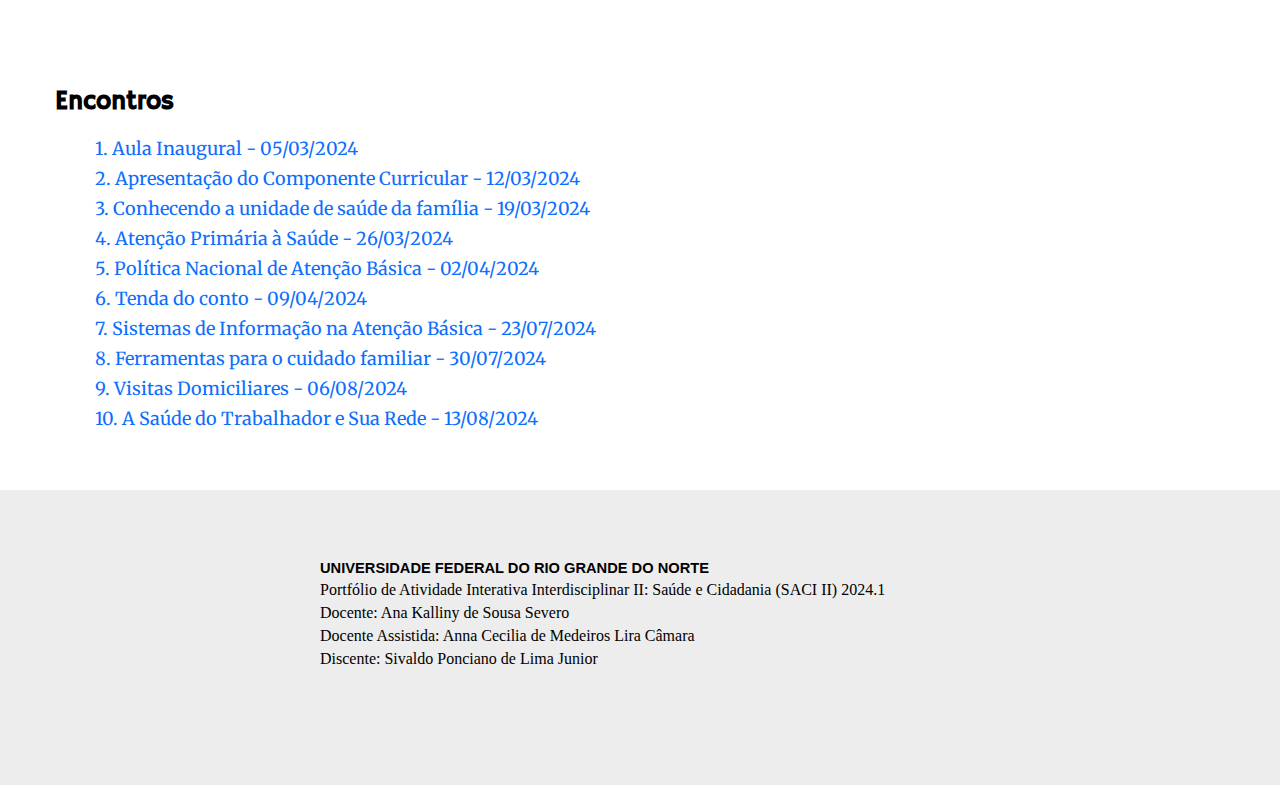
==== commit 96afbc44: "dias 7 e 9" ====
--- a/index.html
+++ b/index.html
@@ -17,32 +17,17 @@
             margin-right: auto;
         }
 
-        .front-banner {
-            background-color: #4249FF;
-            width: 100%;
-            color: white;
-            text-align: center;
-            padding: 45px 0;
-        }
-
-        .front-banner h1 {
-            font-family: "Hammersmith One", sans-serif;
-            font-size: 96px;
-        }
-
-        .front-banner h6 {
-            font-family: "Hammersmith One", sans-serif;
-            font-size: 26px;
+        .banner {
+            background-image: url(https://limsiva.github.io/saci/img/logo_provis%C3%B3ria.png);
+            background-position: 50% 11%;
+            background-size: contain;
+            background-repeat: no-repeat;
         }
     </style>
 </head>
 
 <body>
-    <div class="front-banner">
-        <div>
-            <h1>Vivências em Saúde e Cidadania</h1>
-        </div>
-
+    <div class="banner">
     </div>
     <div class="menu-desktop" id="navbar">
         <div>
@@ -56,21 +41,13 @@
     </div>
     <div class="front-page">
         <div class="apresentacao memorial-style" id="perfil">
-            <div class="grid-container">
-                <div class="grid-item">
-                    <img src="./img/apresentacao.png" alt="" width="606" style="
-                    border-radius: 74%;
-                    box-shadow: 0 0 16px 0px #a5a5a547;
-                ">
-                </div>
-                <div class="grid-item">
-                    <h4 style="color: #000573">Apresentação</h4>
-                    <p>
-                        Portfólio apresentado como requisito avaliativo do componente curricular Atividade Interativa
-                        Interdisciplinar II: Saúde e Cidadania (SACI II) do Departamento de Saúde Coletiva, Centro de
-                        Ciências da Saúde - Universidade Federal do Rio Grande do Norte.
-                    </p>
-                </div>
+            
+            <h4>Apresentação</h4>
+            <p>
+                Portfólio do discente Sivaldo Ponciano de Lima Júnior (Cursando Bacharelado em Enfermagem) apresentado como requisito avaliativo do componente curricular Atividade Interativa
+                Interdisciplinar II: Saúde e Cidadania (SACI II) do Departamento de Saúde Coletiva, Centro de
+                Ciências da Saúde - Universidade Federal do Rio Grande do Norte.
+            </p>
             </div>
             <div class="apresentacao memorial-style">
                 <h4>Unidade de Saúde Pedra do Sino</h4>
--- a/style.css
+++ b/style.css
@@ -101,7 +101,7 @@
 
 .memorial-style {
     margin: 0 auto;
-    padding: 81px 0;
+    padding: 40px 0 40px;
 }
 
 .indice a {
